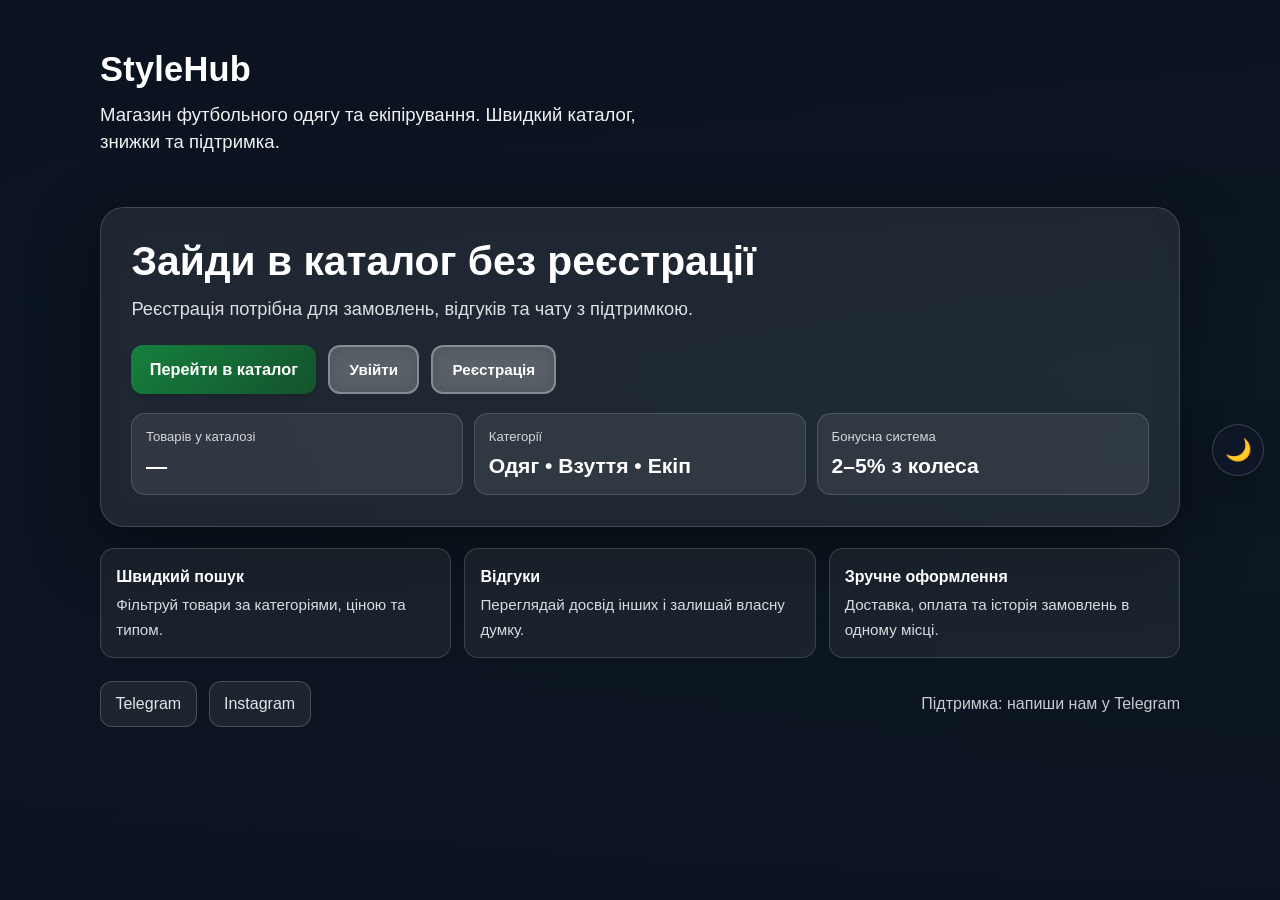
==== index.html @ b79854e0 "Initial project upload" ====
﻿<!DOCTYPE html>
<html lang="uk">
<head>
    <meta charset="UTF-8">
    <meta name="viewport" content="width=device-width, initial-scale=1.0">
    <title>StyleHub - Головна</title>
    <link rel="stylesheet" href="styles.css">
</head>
<body>
    <div style="min-height: 100vh; background: #0b1220; position: relative; overflow: hidden;">
        <div style="position:absolute; inset:0; background:url('assets/images/hero-bg.svg') center/cover no-repeat; opacity:0.35;"></div>
        <div style="position:absolute; inset:0; background: linear-gradient(180deg, rgba(11,18,32,0.96) 0%, rgba(11,18,32,0.78) 40%, rgba(11,18,32,0.96) 100%);"></div>

        <div style="position:relative; max-width: 1120px; margin: 0 auto; padding: 2.6rem 1.25rem 1.4rem;">
            <div style="display:flex; align-items:flex-start; justify-content:space-between; gap:1rem; flex-wrap:wrap;">
                <div style="color:white; display:flex; flex-direction:column; gap:0.35rem;">
                    <div style="font-weight:900; font-size:2.15rem; letter-spacing:0.25px;">StyleHub</div>
                    <div style="opacity:0.94; font-size:1.16rem; max-width: 58ch; line-height:1.45;">
                        Магазин футбольного одягу та екіпірування. Швидкий каталог, знижки та підтримка.
                    </div>
                </div>
            </div>
        </div>

        <div style="position:relative; max-width: 1120px; margin: 0 auto; padding: 1.8rem 1.25rem 1.3rem;">
            <div style="background: rgba(255,255,255,0.08); border:1px solid rgba(255,255,255,0.16); border-radius: 24px; padding: 1.9rem; box-shadow: 0 24px 70px rgba(0,0,0,0.42); backdrop-filter: blur(10px);">
                <h1 style="margin:0 0 0.7rem; color:white; font-size:2.55rem; line-height:1.08;">Зайди в каталог без реєстрації</h1>
                <p style="margin:0 0 1.35rem; color: rgba(255,255,255,0.86); font-size:1.14rem; max-width: 60ch;">
                    Реєстрація потрібна для замовлень, відгуків та чату з підтримкою.
                </p>
                <div style="display:flex; gap:0.75rem; flex-wrap:wrap;">
                    <a class="btn" href="products.html" style="text-decoration:none; font-size:1.02rem; padding:0.72rem 1.15rem;">Перейти в каталог</a>
                    <button class="nav-btn" type="button" onclick="openLoginModal()">Увійти</button>
                    <button class="nav-btn" type="button" onclick="openRegisterModal()">Реєстрація</button>
                </div>
                <div style="margin-top:1.2rem; display:grid; grid-template-columns: repeat(auto-fit, minmax(170px, 1fr)); gap:0.7rem;">
                    <div style="background:rgba(255,255,255,0.08); border:1px solid rgba(255,255,255,0.15); border-radius:14px; padding:0.75rem 0.85rem; color:white;">
                        <div style="font-size:0.82rem; opacity:0.8;">Товарів у каталозі</div>
                        <div style="font-size:1.32rem; font-weight:900; margin-top:0.1rem;"><span id="catalogCount">—</span></div>
                    </div>
                    <div style="background:rgba(255,255,255,0.08); border:1px solid rgba(255,255,255,0.15); border-radius:14px; padding:0.75rem 0.85rem; color:white;">
                        <div style="font-size:0.82rem; opacity:0.8;">Категорії</div>
                        <div style="font-size:1.32rem; font-weight:900; margin-top:0.1rem;">Одяг • Взуття • Екіп</div>
                    </div>
                    <div style="background:rgba(255,255,255,0.08); border:1px solid rgba(255,255,255,0.15); border-radius:14px; padding:0.75rem 0.85rem; color:white;">
                        <div style="font-size:0.82rem; opacity:0.8;">Бонусна система</div>
                        <div style="font-size:1.32rem; font-weight:900; margin-top:0.1rem;">2–5% з колеса</div>
                    </div>
                </div>
            </div>
        </div>

        <div style="position:relative; max-width: 1120px; margin: 0 auto; padding: 0 1.25rem 1.4rem;">
            <div style="display:grid; grid-template-columns: repeat(auto-fit, minmax(240px, 1fr)); gap:0.8rem;">
                <div style="padding:0.95rem; border-radius:14px; background:rgba(255,255,255,0.06); border:1px solid rgba(255,255,255,0.15); color:white;">
                    <div style="font-size:1rem; font-weight:800; margin-bottom:0.25rem;">Швидкий пошук</div>
                    <div style="font-size:0.95rem; opacity:0.84;">Фільтруй товари за категоріями, ціною та типом.</div>
                </div>
                <div style="padding:0.95rem; border-radius:14px; background:rgba(255,255,255,0.06); border:1px solid rgba(255,255,255,0.15); color:white;">
                    <div style="font-size:1rem; font-weight:800; margin-bottom:0.25rem;">Відгуки</div>
                    <div style="font-size:0.95rem; opacity:0.84;">Переглядай досвід інших і залишай власну думку.</div>
                </div>
                <div style="padding:0.95rem; border-radius:14px; background:rgba(255,255,255,0.06); border:1px solid rgba(255,255,255,0.15); color:white;">
                    <div style="font-size:1rem; font-weight:800; margin-bottom:0.25rem;">Зручне оформлення</div>
                    <div style="font-size:0.95rem; opacity:0.84;">Доставка, оплата та історія замовлень в одному місці.</div>
                </div>
            </div>
        </div>

        <div style="position:relative; max-width: 1120px; margin: 0 auto; padding: 0 1.25rem 2.25rem;">
            <div style="display:flex; align-items:center; justify-content:space-between; gap:1rem; flex-wrap:wrap; color: rgba(255,255,255,0.78); font-size:1rem;">
                <div style="display:flex; gap:0.75rem; flex-wrap:wrap;">
                    <a href="https://t.me/Lsyncable" target="_blank" rel="noopener noreferrer" style="color: rgba(255,255,255,0.88); text-decoration:none; border:1px solid rgba(255,255,255,0.2); padding:0.58rem 0.9rem; border-radius: 12px; background: rgba(255,255,255,0.07);">Telegram</a>
                    <a href="https://www.instagram.com/seqodia_l/" target="_blank" rel="noopener noreferrer" style="color: rgba(255,255,255,0.88); text-decoration:none; border:1px solid rgba(255,255,255,0.2); padding:0.58rem 0.9rem; border-radius: 12px; background: rgba(255,255,255,0.07);">Instagram</a>
                </div>
                <div>Підтримка: напиши нам у Telegram</div>
            </div>
        </div>
    </div>

    <div id="loginModal" class="modal">
        <div class="modal-content">
            <span class="close" onclick="closeLoginModal()">&times;</span>
            <h2>Увійти</h2>
            <form id="loginForm">
                <div class="form-group">
                    <label for="loginEmail">Email:</label>
                    <div style="position: relative;">
                        <input type="email" id="loginEmail" required style="padding-right: 40px;">
                        <button type="button" id="toggleLoginPassword" style="display: none;"></button>
                    </div>
                </div>
                <div class="form-group">
                    <label for="loginPassword">Пароль:</label>
                    <div style="position: relative;">
                        <input type="password" id="loginPassword" required style="padding-right: 40px;">
                        <button type="button" id="toggleLoginPasswordBtn" style="position: absolute; right: 10px; top: 50%; transform: translateY(-50%); background: none; border: none; cursor: pointer; font-size: 1.2rem; color: #666;">👁️</button>
                    </div>
                </div>
                <div style="margin: -0.25rem 0 0.9rem; display:flex; justify-content:flex-end;">
                    <button type="button" class="nav-btn" style="padding:0.45rem 0.7rem; font-size:0.9rem;" onclick="openForgotPasswordModal()">Забув пароль</button>
                </div>
                <button type="submit" class="btn">Увійти</button>
            </form>
        </div>
    </div>

    <div id="forgotPasswordModal" class="modal" style="display:none;">
        <div class="modal-content" style="max-width: 520px;">
            <span class="close" onclick="closeForgotPasswordModal()">&times;</span>
            <h2>Відновлення пароля</h2>
            <form id="forgotPasswordForm">
                <div class="form-group">
                    <label for="forgotAccountEmail">Email акаунта (який відновлюєш):</label>
                    <input type="email" id="forgotAccountEmail" required placeholder="old_account@mail.com">
                </div>
                <div class="form-group">
                    <label for="forgotRecoveryEmail">Куди надіслати код:</label>
                    <input type="email" id="forgotRecoveryEmail" required placeholder="my_real_email@gmail.com">
                </div>
                <button type="submit" class="btn">Надіслати код</button>
            </form>
            <div style="height: 1px; background: var(--border-color); margin: 1rem 0;"></div>
            <form id="resetPasswordForm">
                <div class="form-group">
                    <label for="resetCode">Код з пошти:</label>
                    <input type="text" id="resetCode" required placeholder="123456" maxlength="6">
                </div>
                <div class="form-group">
                    <label for="resetNewPassword">Новий пароль:</label>
                    <input type="password" id="resetNewPassword" required placeholder="мінімум 6 символів">
                </div>
                <button type="submit" class="btn">Змінити пароль</button>
            </form>
            <div style="margin-top:0.75rem; color: var(--text-light); font-size:0.9rem;">
                Якщо лист не прийшов — перевір “Спам”. Код діє 15 хвилин.
            </div>
        </div>
    </div>

    <div id="registerModal" class="modal">
        <div class="modal-content">
            <span class="close" onclick="closeRegisterModal()">&times;</span>
            <h2>Реєстрація</h2>
            <form id="registerForm">
                <div class="form-group">
                    <label for="registerFirstName">Ім'я:</label>
                    <input type="text" id="registerFirstName" required>
                </div>
                <div class="form-group">
                    <label for="registerLastName">Прізвище:</label>
                    <input type="text" id="registerLastName" required>
                </div>
                <div class="form-group">
                    <label for="registerEmail">Email:</label>
                    <input type="email" id="registerEmail" required>
                </div>
                <div class="form-group">
                    <label for="registerPassword">Пароль:</label>
                    <div style="position: relative;">
                        <input type="password" id="registerPassword" required style="padding-right: 40px;">
                        <button type="button" id="toggleRegisterPasswordBtn" style="position: absolute; right: 10px; top: 50%; transform: translateY(-50%); background: none; border: none; cursor: pointer; font-size: 1.2rem; color: #666;">👁️</button>
                    </div>
                </div>
                <button type="submit" class="btn">Зареєструватися</button>
            </form>
        </div>
    </div>

    <script src="auth.js"></script>
    <script>
        function openLoginModal() {
            document.getElementById('loginModal').style.display = 'block';
        }
        function closeLoginModal() {
            document.getElementById('loginModal').style.display = 'none';
        }
        function openRegisterModal() {
            document.getElementById('registerModal').style.display = 'block';
        }
        function closeRegisterModal() {
            document.getElementById('registerModal').style.display = 'none';
        }
        function openForgotPasswordModal() {
            closeLoginModal();
            document.getElementById('forgotPasswordModal').style.display = 'block';
        }
        function closeForgotPasswordModal() {
            document.getElementById('forgotPasswordModal').style.display = 'none';
        }

        document.getElementById('toggleLoginPasswordBtn').addEventListener('click', function() {
            const passwordInput = document.getElementById('loginPassword');
            if (passwordInput.type === 'password') {
                passwordInput.type = 'text';
                this.textContent = '🙈';
            } else {
                passwordInput.type = 'password';
                this.textContent = '👁️';
            }
        });


        document.getElementById('toggleRegisterPasswordBtn').addEventListener('click', function() {
            const passwordInput = document.getElementById('registerPassword');
            if (passwordInput.type === 'password') {
                passwordInput.type = 'text';
                this.textContent = '🙈';
            } else {
                passwordInput.type = 'password';
                this.textContent = '👁️';
            }
        });

        (function handleAdminLoginRedirect() {
            const params = new URLSearchParams(window.location.search || '');
            const needAdmin = params.get('admin') === '1';
            const openLogin = params.get('login') === '1';
            if (needAdmin && openLogin) {
                openLoginModal();
                setTimeout(() => {
                    alert('Ця сторінка доступна лише адміністратору. Увійдіть під адмін-акаунтом.');
                }, 100);
            }
        })();

        document.getElementById('loginForm').addEventListener('submit', async (e) => {
            e.preventDefault();
            const email = document.getElementById('loginEmail').value;
            const password = document.getElementById('loginPassword').value;
            const result = await authManager.login(email, password);
            if (result.success) {
                closeLoginModal();
                alert('Успішний вхід!');

                setTimeout(() => {
                    window.location.href = 'products.html';
                }, 500);
            } else {
                alert(result.message);
            }
        });

        document.getElementById('forgotPasswordForm')?.addEventListener('submit', async (e) => {
            e.preventDefault();
            const accountEmail = String(document.getElementById('forgotAccountEmail')?.value || '').trim();
            const recoveryEmail = String(document.getElementById('forgotRecoveryEmail')?.value || '').trim();
            if (!accountEmail || !recoveryEmail) return;
            try {
                const res = await fetch('/api/users/password-reset/request', {
                    method: 'POST',
                    headers: { 'Content-Type': 'application/x-www-form-urlencoded' },
                    body: `accountEmail=${encodeURIComponent(accountEmail)}&recoveryEmail=${encodeURIComponent(recoveryEmail)}`
                });
                if (res.ok) alert('Якщо email існує — код надіслано.');
                else alert('Не вдалося надіслати код');
            } catch (err) {
                alert('Помилка з’єднання');
            }
        });

        document.getElementById('resetPasswordForm')?.addEventListener('submit', async (e) => {
            e.preventDefault();
            const email = String(document.getElementById('forgotAccountEmail')?.value || '').trim();
            const code = String(document.getElementById('resetCode')?.value || '').trim();
            const newPassword = String(document.getElementById('resetNewPassword')?.value || '');
            if (!email || !code || !newPassword) return;
            try {
                const res = await fetch('/api/users/password-reset/confirm', {
                    method: 'POST',
                    headers: { 'Content-Type': 'application/x-www-form-urlencoded' },
                    body: `accountEmail=${encodeURIComponent(email)}&code=${encodeURIComponent(code)}&newPassword=${encodeURIComponent(newPassword)}`
                });
                if (res.ok) {
                    alert('Пароль змінено. Можна увійти.');
                    closeForgotPasswordModal();
                    openLoginModal();
                } else {
                    const t = await res.text();
                    alert(t || 'Не вдалося змінити пароль');
                }
            } catch (err) {
                alert('Помилка з’єднання');
            }
        });

        document.getElementById('registerForm').addEventListener('submit', async (e) => {
            e.preventDefault();
            const email = document.getElementById('registerEmail').value.trim();
            const password = document.getElementById('registerPassword').value;
            const firstName = (document.getElementById('registerFirstName')?.value || '').trim();
            const lastName = (document.getElementById('registerLastName')?.value || '').trim();
            
            if (!email) {
                alert('Будь ласка, введіть email');
                return;
            }
            if (!password) {
                alert('Будь ласка, введіть пароль');
                return;
            }
            if (!firstName) {
                alert("Будь ласка, введіть ім'я");
                return;
            }
            if (!lastName) {
                alert('Будь ласка, введіть прізвище');
                return;
            }
            
            const result = await authManager.register(email, password, 'USER');
            if (result.success) {
                closeRegisterModal();
                alert('Реєстрація успішна! Ви увійшли в систему.');

                setTimeout(() => {
                    window.location.href = 'products.html';
                }, 500);
            } else {
                alert(result.message);
            }
        });

        (async function loadCatalogCount() {
            const el = document.getElementById('catalogCount');
            if (!el) return;
            try {
                const res = await fetch('/api/products');
                if (!res.ok) return;
                const products = await res.json();
                if (Array.isArray(products)) {
                    el.textContent = String(products.length);
                }
            } catch (e) {
            }
        })();
    </script>
</body>
</html>
---- styles.css ----
* {
    margin: 0;
    padding: 0;
    box-sizing: border-box;
}

:root {
    --primary-color: #15803d;
    --primary-dark: #14532d;
    --primary-light: #22c55e;
    --secondary-color: #eab308;
    --success-color: #16a34a;
    --danger-color: #ef4444;
    --warning-color: #f59e0b;
    --bg-gradient: linear-gradient(140deg, #0f172a 0%, #14532d 55%, #15803d 100%);
    --bg-light: #f3f7fb;
    --bg-white: #ffffff;
    --text-dark: #0f172a;
    --text-light: #475569;
    --border-color: #dbe4ef;
    --shadow-sm: 0 1px 2px 0 rgba(0, 0, 0, 0.05);
    --shadow-md: 0 4px 6px -1px rgba(0, 0, 0, 0.1), 0 2px 4px -1px rgba(0, 0, 0, 0.06);
    --shadow-lg: 0 10px 15px -3px rgba(0, 0, 0, 0.1), 0 4px 6px -2px rgba(0, 0, 0, 0.05);
    --shadow-xl: 0 20px 25px -5px rgba(0, 0, 0, 0.1), 0 10px 10px -5px rgba(0, 0, 0, 0.04);
}

body.theme-dark {
    --bg-light: #040b18;
    --bg-white: #0c172a;
    --text-dark: #e5e7eb;
    --text-light: rgba(229,231,235,0.75);
    --border-color: rgba(148,163,184,0.22);
    --shadow-sm: 0 1px 2px 0 rgba(0, 0, 0, 0.35);
    --shadow-md: 0 10px 25px rgba(0,0,0,0.35);
    --shadow-lg: 0 20px 60px rgba(0,0,0,0.4);
    --shadow-xl: 0 30px 90px rgba(0,0,0,0.45);
}

.theme-toggle {
    position: fixed;
    right: 16px;
    top: 50%;
    transform: translateY(-50%);
    z-index: 2500;
    width: 52px;
    height: 52px;
    border-radius: 999px;
    border: 1px solid rgba(255,255,255,0.18);
    background: rgba(15,23,42,0.82);
    color: white;
    box-shadow: 0 18px 50px rgba(0,0,0,0.28);
    display: grid;
    place-items: center;
    cursor: pointer;
    user-select: none;
    backdrop-filter: blur(10px);
}

.theme-toggle:hover {
    transform: translateY(-50%) scale(1.03);
}

.theme-toggle__icon {
    font-size: 1.35rem;
    line-height: 1;
}

body {
    font-family: -apple-system, BlinkMacSystemFont, 'Segoe UI', Roboto, 'Helvetica Neue', Arial, sans-serif;
    line-height: 1.6;
    background: var(--bg-light);
    color: var(--text-dark);
    min-height: 100vh;
}

.toast {
    position: fixed;
    right: 18px;
    bottom: calc(18px + 140px + env(safe-area-inset-bottom, 0px));
    z-index: 2000;
    width: min(420px, calc(100vw - 36px));
    padding: 0.95rem 1rem;
    border-radius: 16px;
    background: rgba(15, 23, 42, 0.9);
    border: 1px solid rgba(255, 255, 255, 0.18);
    box-shadow: 0 22px 60px rgba(0,0,0,0.35);
    color: rgba(255,255,255,0.92);
    backdrop-filter: blur(10px);
    cursor: pointer;
    animation: toastIn 180ms ease-out;
}

.toast__title {
    font-weight: 900;
    letter-spacing: 0.2px;
    color: white;
    margin-bottom: 0.15rem;
}

.toast__text {
    font-size: 0.95rem;
    color: rgba(255,255,255,0.85);
}

.toast__hint {
    margin-top: 0.5rem;
    font-size: 0.82rem;
    color: rgba(255,255,255,0.65);
}

@keyframes toastIn {
    from { transform: translateY(10px); opacity: 0; }
    to { transform: translateY(0); opacity: 1; }
}

 .app-shell {
    min-height: 100vh;
    display: grid;
    grid-template-columns: 280px 1fr;
    background: var(--bg-light);
 }
 
 .sidebar {
    position: sticky;
    top: 0;
    height: 100vh;
    padding: 1.25rem;
    background: var(--bg-gradient);
    color: white;
    box-shadow: var(--shadow-xl);
    display: flex;
    flex-direction: column;
    gap: 1rem;
    z-index: 200;
 }
 
 .sidebar__brand {
    display: flex;
    flex-direction: column;
    gap: 0.25rem;
    padding: 0.5rem 0.75rem 1rem;
    border-bottom: 1px solid rgba(255, 255, 255, 0.2);
 }
 
 .sidebar__brand strong {
    font-size: 1.35rem;
    letter-spacing: 0.3px;
 }
 
 .sidebar__brand span {
    font-size: 0.9rem;
    opacity: 0.9;
 }
 
 .sidebar__nav {
    display: flex;
    flex-direction: column;
    gap: 0.5rem;
 }
 
 .side-link {
    display: flex;
    align-items: center;
    justify-content: space-between;
    gap: 0.75rem;
    padding: 0.75rem 0.9rem;
    border-radius: 14px;
    color: white;
    text-decoration: none;
    border: 1px solid rgba(255, 255, 255, 0.14);
    background: rgba(255, 255, 255, 0.08);
    backdrop-filter: blur(10px);
    transition: transform 0.15s ease, background 0.15s ease, border-color 0.15s ease;
    font-weight: 650;
 }
 
 .side-link:hover {
    background: rgba(255, 255, 255, 0.14);
    border-color: rgba(255, 255, 255, 0.24);
    transform: translateX(2px);
 }
 
 .side-link--active {
    background: rgba(234, 179, 8, 0.2);
    border-color: rgba(234, 179, 8, 0.6);
 }
 
 .side-link__left {
    display: inline-flex;
    align-items: center;
    gap: 0.6rem;
 }
 
 .side-link__icon {
    width: 34px;
    height: 34px;
    border-radius: 12px;
    display: inline-flex;
    align-items: center;
    justify-content: center;
    background: rgba(255, 255, 255, 0.1);
    border: 1px solid rgba(255, 255, 255, 0.14);
    font-size: 0.95rem;
 }
 
 .side-badge {
    display: none;
    min-width: 24px;
    height: 24px;
    padding: 0 8px;
    border-radius: 999px;
    background: rgba(255, 255, 255, 0.22);
    border: 1px solid rgba(255, 255, 255, 0.28);
    color: white;
    font-weight: 800;
    font-size: 0.8rem;
    align-items: center;
    justify-content: center;
 }
 
 .sidebar__footer {
    margin-top: auto;
    display: flex;
    flex-direction: column;
    gap: 0.75rem;
    padding-top: 1rem;
    border-top: 1px solid rgba(255, 255, 255, 0.2);
 }
 
 .content {
    min-width: 0;
 }
 
 .topbar {
    position: sticky;
    top: 0;
    z-index: 150;
    display: flex;
    align-items: center;
    justify-content: space-between;
    gap: 1rem;
    padding: 1.25rem 1.5rem;
    background: rgba(255, 255, 255, 0.84);
    backdrop-filter: blur(10px);
    border-bottom: 1px solid var(--border-color);
 }

body.theme-dark .topbar {
    background: rgba(6, 12, 24, 0.88);
}
 
 .topbar h1 {
    font-size: 1.5rem;
    margin: 0;
 }
 
 .topbar__actions {
    display: flex;
    align-items: center;
    gap: 0.75rem;
 }
 
 .page {
    padding: 1.5rem;
    max-width: 1400px;
    margin: 0 auto;
 }
 
 @media (max-width: 980px) {
    .app-shell {
        grid-template-columns: 1fr;
    }
    .sidebar {
        position: relative;
        height: auto;
    }
 }

header {
    background: var(--bg-gradient);
    color: white;
    padding: 1.5rem 0;
    box-shadow: var(--shadow-lg);
    position: sticky;
    top: 0;
    z-index: 100;
}

header h1 {
    font-size: 2rem;
    font-weight: 700;
    text-align: center;
    text-shadow: 0 2px 4px rgba(0, 0, 0, 0.1);
    margin-bottom: 1rem;
}

.nav-controls {
    max-width: 1400px;
    margin: 0 auto;
    padding: 0 2rem;
    display: flex;
    justify-content: space-between;
    align-items: center;
    flex-wrap: wrap;
    gap: 1rem;
}

.nav-btns {
    display: flex;
    gap: 0.75rem;
    flex-wrap: wrap;
}

.nav-btn {
    display: inline-flex;
    align-items: center;
    gap: 0.5rem;
    padding: 0.6rem 1.2rem;
    background: rgba(255, 255, 255, 0.2);
    backdrop-filter: blur(10px);
    color: white;
    border: 2px solid rgba(255, 255, 255, 0.3);
    border-radius: 12px;
    font-weight: 600;
    text-decoration: none;
    transition: all 0.3s ease;
    font-size: 0.95rem;
}

.nav-btn:hover {
    background: rgba(255, 255, 255, 0.3);
    border-color: rgba(255, 255, 255, 0.5);
    transform: translateY(-2px);
    box-shadow: 0 4px 12px rgba(0, 0, 0, 0.15);
}

#userInfo {
    color: white;
    font-weight: 500;
    font-size: 0.95rem;
    background: rgba(255, 255, 255, 0.15);
    padding: 0.5rem 1rem;
    border-radius: 8px;
    backdrop-filter: blur(10px);
}

.controls {
    max-width: 1400px;
    margin: 2rem auto;
    padding: 0 2rem;
    display: flex;
    justify-content: space-between;
    align-items: center;
    flex-wrap: wrap;
    gap: 1.5rem;
    background: var(--bg-white);
    padding: 1.5rem 2rem;
    border-radius: 16px;
    box-shadow: var(--shadow-md);
}

.search-sort {
    display: flex;
    gap: 1rem;
    flex: 1;
    min-width: 300px;
}

input[type="text"],
select {
    padding: 0.75rem 1rem;
    border: 2px solid var(--border-color);
    border-radius: 12px;
    font-size: 1rem;
    transition: all 0.3s ease;
    background: var(--bg-white);
    color: var(--text-dark);
    flex: 1;
}

input[type="text"]:focus,
select:focus {
    outline: none;
    border-color: var(--primary-color);
    box-shadow: 0 0 0 3px rgba(99, 102, 241, 0.1);
}

input[type="text"]::placeholder {
    color: var(--text-light);
}

.btn {
    padding: 0.875rem 1.75rem;
    background: linear-gradient(135deg, var(--primary-color) 0%, var(--primary-dark) 100%);
    color: white;
    border: none;
    border-radius: 12px;
    cursor: pointer;
    transition: all 0.3s ease;
    font-size: 1rem;
    font-weight: 600;
    box-shadow: var(--shadow-md);
    display: inline-flex;
    align-items: center;
    justify-content: center;
    gap: 0.5rem;
}

.btn:hover {
    transform: translateY(-2px);
    box-shadow: var(--shadow-lg);
    background: linear-gradient(135deg, var(--primary-dark) 0%, var(--primary-color) 100%);
}

.btn:active {
    transform: translateY(0);
}

.btn-danger {
    background: linear-gradient(135deg, var(--danger-color) 0%, #dc2626 100%);
}

.btn-danger:hover {
    background: linear-gradient(135deg, #dc2626 0%, var(--danger-color) 100%);
}

.btn-favorite {
    background: linear-gradient(135deg, var(--secondary-color) 0%, #db2777 100%);
}

.btn-favorite:hover {
    background: linear-gradient(135deg, #db2777 0%, var(--secondary-color) 100%);
}

.products-grid {
    display: grid;
    grid-template-columns: repeat(auto-fill, minmax(280px, 1fr));
    gap: 2rem;
    padding: 2rem;
    max-width: 1400px;
    margin: 0 auto;
}

.product-card {
    background: var(--bg-white);
    border-radius: 20px;
    overflow: hidden;
    box-shadow: var(--shadow-md);
    transition: all 0.3s ease;
    display: flex;
    flex-direction: column;
    height: 100%;
    border: 1px solid var(--border-color);
    position: relative;
}

.product-card:hover {
    transform: translateY(-8px);
    box-shadow: var(--shadow-xl);
    border-color: var(--primary-light);
}

.product-card img {
    width: 100%;
    height: 280px;
    object-fit: cover;
    background: linear-gradient(135deg, #f0f0f0 0%, #e0e0e0 100%);
}

.product-info {
    padding: 1.5rem;
    flex: 1 1 auto;
}

.manage-discounts .product-card {
    height: auto !important;
    min-height: auto !important;
    align-items: stretch;
}

.manage-discounts .product-info {
    flex: 0 0 auto !important;
    padding-bottom: 0.5rem;
}

.manage-discounts .product-actions {
    margin-top: 0 !important;
    flex-shrink: 0;
    padding-top: 1rem;
}

.product-info h3 {
    font-size: 1.25rem;
    font-weight: 700;
    color: var(--text-dark);
    margin-bottom: 0.75rem;
    line-height: 1.4;
}

.product-info p {
    margin: 0.5rem 0;
    color: var(--text-light);
    font-size: 0.95rem;
}

.product-info p strong {
    color: var(--text-dark);
    font-weight: 600;
}

.product-info p:last-of-type {
    font-size: 1.25rem;
    font-weight: 700;
    color: var(--primary-color);
    margin-top: 1rem;
}

.product-actions {
    display: flex;
    gap: 0.75rem;
    padding: 1.25rem 1.5rem;
    border-top: 1px solid var(--border-color);
    margin-top: auto;
    background: var(--bg-light);
}

.product-actions .btn {
    flex: 1;
    padding: 0.75rem 1rem;
    font-size: 0.9rem;
    margin: 0;
}

.modal {
    display: none;
    position: fixed;
    top: 0;
    left: 0;
    width: 100%;
    height: 100%;
    background-color: rgba(0, 0, 0, 0.6);
    backdrop-filter: blur(4px);
    z-index: 1000;
    animation: fadeIn 0.3s ease;
}

@keyframes fadeIn {
    from {
        opacity: 0;
    }
    to {
        opacity: 1;
    }
}

.modal-content {
    background: var(--bg-white);
    margin: 0;
    padding: 2.5rem;
    border-radius: 24px;
    max-width: 600px;
    width: 90%;
    position: absolute;
    top: 50%;
    left: 50%;
    transform: translate(-50%, -50%);
    max-height: 90vh;
    overflow-y: auto;
    box-shadow: var(--shadow-xl);
    animation: slideUp 0.3s ease;
}

@keyframes slideUp {
    from {
        transform: translate(-50%, -40%);
        opacity: 0;
    }
    to {
        transform: translate(-50%, -50%);
        opacity: 1;
    }
}

.modal-content h2 {
    margin: 0 0 2rem 0;
    color: var(--text-dark);
    font-size: 2rem;
    font-weight: 700;
    text-align: center;
    background: var(--bg-gradient);
    -webkit-background-clip: text;
    -webkit-text-fill-color: transparent;
    background-clip: text;
}

.close {
    position: absolute;
    right: 1.5rem;
    top: 1.5rem;
    font-size: 2rem;
    cursor: pointer;
    color: var(--text-light);
    background: var(--bg-light);
    border: none;
    width: 40px;
    height: 40px;
    border-radius: 50%;
    display: flex;
    align-items: center;
    justify-content: center;
    line-height: 1;
    transition: all 0.3s ease;
    font-weight: 300;
}

.close:hover {
    color: var(--danger-color);
    background: #fee2e2;
    transform: rotate(90deg);
}

.form-group {
    margin-bottom: 1.5rem;
}

.form-group label {
    display: block;
    margin-bottom: 0.5rem;
    color: var(--text-dark);
    font-weight: 600;
    font-size: 0.95rem;
}

.form-group input,
.form-group select {
    width: 100%;
    padding: 0.875rem 1rem;
    border: 2px solid var(--border-color);
    border-radius: 12px;
    font-size: 1rem;
    background-color: var(--bg-white);
    color: var(--text-dark);
    transition: all 0.3s ease;
    box-sizing: border-box;
}

.form-group input:focus,
.form-group select:focus {
    outline: none;
    border-color: var(--primary-color);
    box-shadow: 0 0 0 3px rgba(99, 102, 241, 0.1);
}

.form-group input::placeholder {
    color: var(--text-light);
}

.form-group small {
    display: block;
    margin-top: 0.5rem;
    color: var(--text-light);
    font-size: 0.85rem;
}

#imagePreview {
    margin-top: 1rem;
    border-radius: 12px;
    overflow: hidden;
    box-shadow: var(--shadow-md);
}

#imagePreview img {
    width: 100%;
    height: auto;
    display: block;
}

.modal-buttons {
    display: flex;
    justify-content: flex-end;
    gap: 1rem;
    margin-top: 2rem;
}

.discounts-container {
    max-width: 1400px;
    margin: 2rem auto;
    padding: 0 2rem;
}

.discounts-header {
    text-align: center;
    padding: 2rem 0;
    margin-bottom: 2rem;
}

.discounts-header h2 {
    font-size: 2.5rem;
    color: var(--text-dark);
    margin-bottom: 0.5rem;
    font-weight: 700;
}

.discounts-header p {
    color: var(--text-light);
    font-size: 1.1rem;
}

.discount-badge {
    position: absolute;
    top: 1rem;
    left: 1rem;
    background: linear-gradient(135deg, var(--danger-color) 0%, #dc2626 100%);
    color: white;
    padding: 0.5rem 1rem;
    border-radius: 12px;
    font-weight: 700;
    font-size: 1rem;
    box-shadow: var(--shadow-lg);
    z-index: 10;
}

.original-price {
    text-decoration: line-through;
    color: var(--text-light);
    font-size: 0.9rem;
    margin-right: 0.5rem;
}

.discount-price {
    color: var(--danger-color);
    font-weight: 700;
}

.pagination-controls {
    display: flex;
    justify-content: center;
    align-items: center;
    gap: 0.5rem;
    flex-wrap: wrap;
    margin-top: 2rem;
}

.pagination-ellipsis {
    padding: 0 0.5rem;
    color: var(--text-light);
}

.pagination {
    display: flex;
    justify-content: center;
    align-items: center;
    gap: 0.75rem;
    margin: 3rem 0;
    padding: 0 2rem;
}

.pagination-btn {
    background: var(--bg-white);
    border: 2px solid var(--border-color);
    color: var(--text-dark);
    border-radius: 12px;
    padding: 0.6rem 1.2rem;
    font-size: 1rem;
    font-weight: 600;
    cursor: pointer;
    transition: all 0.3s ease;
    min-width: 44px;
}

.pagination-btn.active,
.pagination-btn:hover:not(:disabled) {
    background: var(--bg-gradient);
    color: white;
    border-color: transparent;
    transform: translateY(-2px);
    box-shadow: var(--shadow-md);
}

.pagination-btn:disabled {
    opacity: 0.4;
    cursor: not-allowed;
}

.badge {
    position: absolute;
    top: 0.75rem;
    right: 0.75rem;
    background: var(--danger-color);
    color: white;
    border-radius: 50%;
    width: 24px;
    height: 24px;
    display: flex;
    align-items: center;
    justify-content: center;
    font-size: 0.75rem;
    font-weight: 700;
}

.products-grid:empty::before {
    content: "Товари не знайдено";
    display: block;
    text-align: center;
    padding: 4rem 2rem;
    color: var(--text-light);
    font-size: 1.25rem;
    grid-column: 1 / -1;
}

@media (max-width: 768px) {
    .nav-controls {
        flex-direction: column;
        align-items: stretch;
    }

    .controls {
        flex-direction: column;
    }

    .search-sort {
        flex-direction: column;
        width: 100%;
    }

    .products-grid {
        grid-template-columns: 1fr;
        padding: 1rem;
    }

    .modal-content {
        width: 95%;
        padding: 2rem 1.5rem;
    }

    header h1 {
        font-size: 1.5rem;
    }
}

@keyframes pulse {
    0%, 100% {
        opacity: 1;
    }
    50% {
        opacity: 0.5;
    }
}

.loading {
    animation: pulse 2s cubic-bezier(0.4, 0, 0.6, 1) infinite;
}

.user-avatar-container {
    position: relative;
    display: inline-block;
    width: 100%;
}

.sidebar-user-trigger {
    width: 100%;
    display: flex;
    align-items: center;
    gap: 0.7rem;
    border: 1px solid rgba(255, 255, 255, 0.18);
    background: rgba(255, 255, 255, 0.16);
    color: white;
    border-radius: 12px;
    padding: 0.45rem 0.55rem;
    cursor: pointer;
    text-align: left;
}

.sidebar-user-trigger:hover {
    background: rgba(255, 255, 255, 0.22);
}

.sidebar-user-meta {
    display: flex;
    flex-direction: column;
    gap: 0.05rem;
    min-width: 0;
}

.sidebar-user-meta strong {
    font-size: 0.9rem;
    font-weight: 800;
    line-height: 1.2;
}

.sidebar-user-meta small {
    font-size: 0.75rem;
    opacity: 0.85;
    line-height: 1.2;
}

.user-avatar {
    width: 40px;
    height: 40px;
    border-radius: 50%;
    display: flex;
    align-items: center;
    justify-content: center;
    color: white;
    font-weight: 700;
    font-size: 1.1rem;
    cursor: pointer;
    transition: all 0.3s ease;
    box-shadow: var(--shadow-md);
    border: 2px solid rgba(255, 255, 255, 0.3);
    flex: 0 0 auto;
}

.user-avatar--emoji {
    font-size: 1.05rem;
}

.user-avatar:hover {
    transform: scale(1.1);
    box-shadow: var(--shadow-lg);
}

.user-menu {
    position: absolute;
    top: calc(100% + 0.5rem);
    right: 0;
    background: var(--bg-white);
    border-radius: 12px;
    box-shadow: var(--shadow-xl);
    min-width: 200px;
    opacity: 0;
    visibility: hidden;
    transform: translateY(-10px);
    transition: all 0.3s ease;
    z-index: 1000;
    border: 1px solid var(--border-color);
    overflow: hidden;
}

.user-avatar-container:hover .user-menu {
    opacity: 1;
    visibility: visible;
    transform: translateY(0);
}

.user-menu-item {
    display: block;
    width: 100%;
    transition: background 0.2s ease;
}

.user-menu-item:hover {
    background: var(--bg-light);
}

.reviews-container {
    max-width: 1200px;
    margin: 2rem auto;
    padding: 0 2rem;
}

.reviews-container h2 {
    font-size: 2.5rem;
    font-weight: 700;
    color: var(--text-dark);
    margin-bottom: 2rem;
    text-align: center;
}

.reviews-filters {
    background: var(--bg-white);
    padding: 1.5rem;
    border-radius: 16px;
    box-shadow: var(--shadow-md);
    margin-bottom: 2rem;
    display: flex;
    align-items: center;
    gap: 1rem;
}

.reviews-filters label {
    font-weight: 600;
    color: var(--text-dark);
}

.reviews-filters select {
    flex: 1;
    padding: 0.75rem 1rem;
    border: 2px solid var(--border-color);
    border-radius: 12px;
    font-size: 1rem;
    background: var(--bg-white);
    color: var(--text-dark);
    transition: all 0.3s ease;
}

.reviews-filters select:focus {
    outline: none;
    border-color: var(--primary-color);
    box-shadow: 0 0 0 3px rgba(99, 102, 241, 0.1);
}

.reviews-list {
    display: flex;
    flex-direction: column;
    gap: 1.5rem;
    margin-bottom: 2rem;
}

.review-card {
    background: var(--bg-white);
    padding: 1.5rem;
    border-radius: 16px;
    box-shadow: var(--shadow-md);
    transition: all 0.3s ease;
}

.review-card:hover {
    box-shadow: var(--shadow-lg);
    transform: translateY(-2px);
}

.review-header {
    display: flex;
    justify-content: space-between;
    align-items: flex-start;
    margin-bottom: 1rem;
    flex-wrap: wrap;
    gap: 1rem;
}

.review-user {
    display: flex;
    flex-direction: column;
    gap: 0.25rem;
}

.review-user strong {
    color: var(--text-dark);
    font-size: 1.1rem;
    font-weight: 600;
}

.review-product {
    color: var(--text-light);
    font-size: 0.9rem;
}

.review-rating {
    font-size: 1.2rem;
    color: var(--warning-color);
}

.review-comment {
    color: var(--text-dark);
    line-height: 1.6;
    font-size: 1rem;
}

.no-reviews {
    text-align: center;
    padding: 3rem;
    color: var(--text-light);
    font-size: 1.1rem;
    background: var(--bg-white);
    border-radius: 16px;
    box-shadow: var(--shadow-md);
}

.add-review-section {
    background: var(--bg-white);
    padding: 2rem;
    border-radius: 16px;
    box-shadow: var(--shadow-md);
    margin-top: 2rem;
}

.add-review-section h3 {
    font-size: 1.5rem;
    font-weight: 700;
    color: var(--text-dark);
    margin-bottom: 1.5rem;
}

.form-group {
    margin-bottom: 1.5rem;
}

.form-group label {
    display: block;
    font-weight: 600;
    color: var(--text-dark);
    margin-bottom: 0.5rem;
}

.rating-input {
    display: flex;
    gap: 1rem;
    flex-wrap: wrap;
}

.rating-input input[type="radio"] {
    display: none;
}

.rating-input label {
    display: inline-block;
    padding: 0.5rem 1rem;
    background: var(--bg-light);
    border: 2px solid var(--border-color);
    border-radius: 8px;
    cursor: pointer;
    transition: all 0.3s ease;
    font-weight: 500;
    margin: 0;
}

.rating-input input[type="radio"]:checked + label {
    background: var(--primary-color);
    color: white;
    border-color: var(--primary-color);
}

.rating-input label:hover {
    background: var(--primary-light);
    color: white;
    border-color: var(--primary-light);
}

.form-group textarea {
    width: 100%;
    padding: 0.75rem 1rem;
    border: 2px solid var(--border-color);
    border-radius: 12px;
    font-size: 1rem;
    font-family: inherit;
    resize: vertical;
    transition: all 0.3s ease;
    background: var(--bg-white);
    color: var(--text-dark);
}

.form-group textarea:focus {
    outline: none;
    border-color: var(--primary-color);
    box-shadow: 0 0 0 3px rgba(99, 102, 241, 0.1);
}

.rating-with-labels {
    display: flex;
    align-items: center;
    gap: 1rem;
}
.rating-label {
    display: flex;
    flex-direction: column;
    align-items: center;
    color: #888;
    font-size: 0.85rem;
    min-width: 32px;
    user-select: none;
}

@media (max-width: 768px) {
    .reviews-container {
        padding: 0 1rem;
    }
    
    .reviews-container h2 {
        font-size: 2rem;
    }
    
    .review-header {
        flex-direction: column;
    }
    
    .rating-input {
        justify-content: center;
    }
}
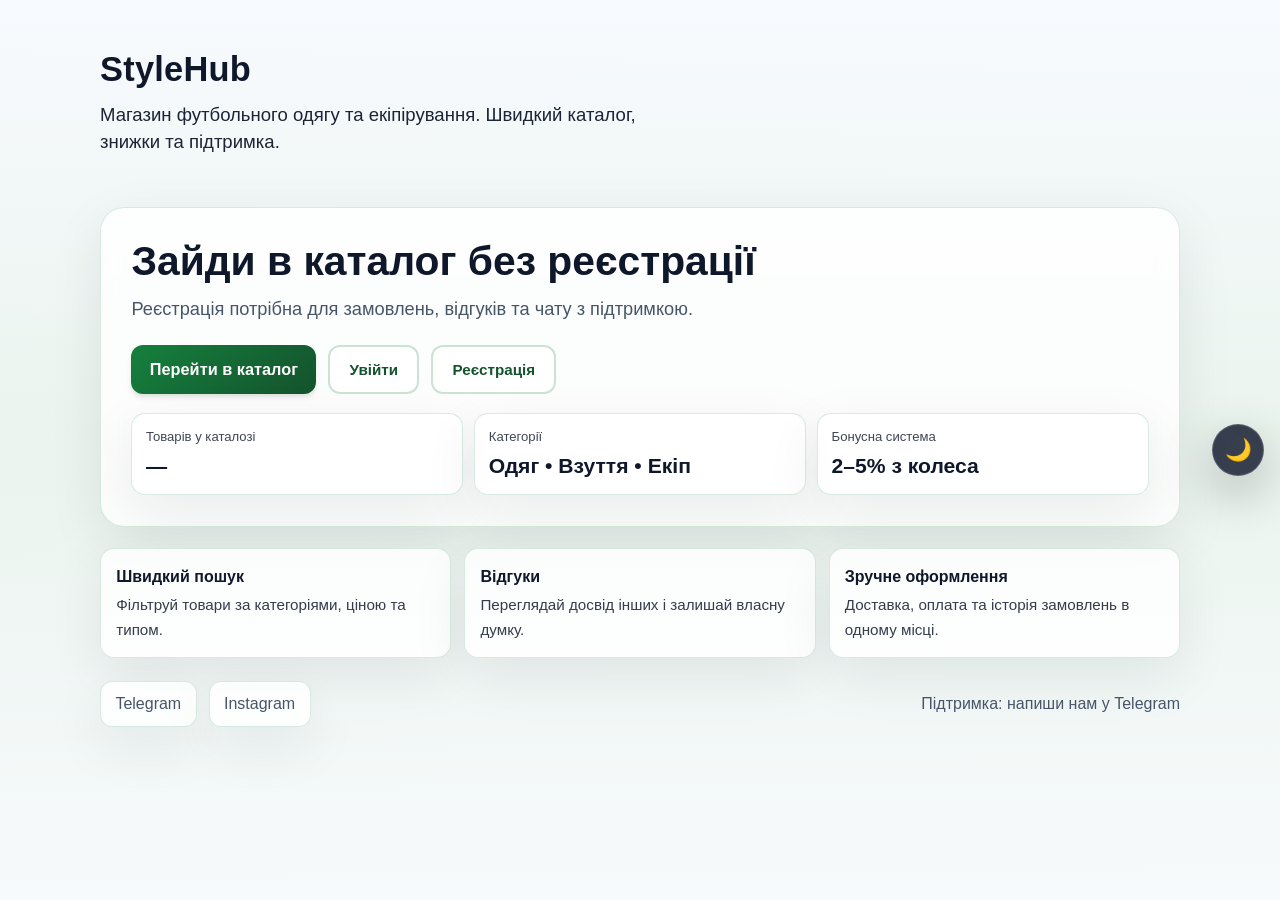
==== commit 3e6bb9dc: "Fix home theme toggle" ====
--- a/index.html
+++ b/index.html
@@ -7,9 +7,9 @@
     <link rel="stylesheet" href="styles.css">
 </head>
 <body>
-    <div style="min-height: 100vh; background: #0b1220; position: relative; overflow: hidden;">
-        <div style="position:absolute; inset:0; background:url('assets/images/hero-bg.svg') center/cover no-repeat; opacity:0.35;"></div>
-        <div style="position:absolute; inset:0; background: linear-gradient(180deg, rgba(11,18,32,0.96) 0%, rgba(11,18,32,0.78) 40%, rgba(11,18,32,0.96) 100%);"></div>
+    <div class="home-page" style="min-height: 100vh; background: #0b1220; position: relative; overflow: hidden;">
+        <div class="home-page__image" style="position:absolute; inset:0; background:url('assets/images/hero-bg.svg') center/cover no-repeat; opacity:0.35;"></div>
+        <div class="home-page__overlay" style="position:absolute; inset:0; background: linear-gradient(180deg, rgba(11,18,32,0.96) 0%, rgba(11,18,32,0.78) 40%, rgba(11,18,32,0.96) 100%);"></div>
 
         <div style="position:relative; max-width: 1120px; margin: 0 auto; padding: 2.6rem 1.25rem 1.4rem;">
             <div style="display:flex; align-items:flex-start; justify-content:space-between; gap:1rem; flex-wrap:wrap;">
@@ -247,13 +247,23 @@
             const recoveryEmail = String(document.getElementById('forgotRecoveryEmail')?.value || '').trim();
             if (!accountEmail || !recoveryEmail) return;
             try {
-                const res = await fetch('/api/users/password-reset/request', {
+                const res = await fetch(apiUrl('/api/users/password-reset/request'), {
                     method: 'POST',
                     headers: { 'Content-Type': 'application/x-www-form-urlencoded' },
                     body: `accountEmail=${encodeURIComponent(accountEmail)}&recoveryEmail=${encodeURIComponent(recoveryEmail)}`
                 });
-                if (res.ok) alert('Якщо email існує — код надіслано.');
-                else alert('Не вдалося надіслати код');
+                const raw = await res.text();
+                if (res.ok) {
+                    alert('Код надіслано на пошту.');
+                } else {
+                    let message = raw || 'Не вдалося надіслати код';
+                    try {
+                        const error = JSON.parse(raw);
+                        message = error.message || message;
+                    } catch (e) {
+                    }
+                    alert(message);
+                }
             } catch (err) {
                 alert('Помилка з’єднання');
             }
@@ -266,7 +276,7 @@
             const newPassword = String(document.getElementById('resetNewPassword')?.value || '');
             if (!email || !code || !newPassword) return;
             try {
-                const res = await fetch('/api/users/password-reset/confirm', {
+                const res = await fetch(apiUrl('/api/users/password-reset/confirm'), {
                     method: 'POST',
                     headers: { 'Content-Type': 'application/x-www-form-urlencoded' },
                     body: `accountEmail=${encodeURIComponent(email)}&code=${encodeURIComponent(code)}&newPassword=${encodeURIComponent(newPassword)}`
@@ -325,7 +335,7 @@
             const el = document.getElementById('catalogCount');
             if (!el) return;
             try {
-                const res = await fetch('/api/products');
+                const res = await fetch(apiUrl('/api/products'));
                 if (!res.ok) return;
                 const products = await res.json();
                 if (Array.isArray(products)) {
--- a/styles.css
+++ b/styles.css
@@ -73,6 +73,48 @@
     min-height: 100vh;
 }
 
+body:not(.theme-dark) .home-page {
+    background: linear-gradient(180deg, #f8fbff 0%, #eef7f1 54%, #f7fafc 100%) !important;
+}
+
+body:not(.theme-dark) .home-page__image {
+    opacity: 0.08 !important;
+    filter: saturate(0.85);
+}
+
+body:not(.theme-dark) .home-page__overlay {
+    background: linear-gradient(180deg, rgba(248,251,255,0.94) 0%, rgba(238,247,241,0.78) 48%, rgba(247,250,252,0.96) 100%) !important;
+}
+
+body:not(.theme-dark) .home-page [style*="color:white"],
+body:not(.theme-dark) .home-page [style*="color: white"] {
+    color: var(--text-dark) !important;
+}
+
+body:not(.theme-dark) .home-page [style*="rgba(255,255,255,0.86)"],
+body:not(.theme-dark) .home-page [style*="rgba(255,255,255,0.84)"],
+body:not(.theme-dark) .home-page [style*="rgba(255,255,255,0.78)"],
+body:not(.theme-dark) .home-page [style*="rgba(255,255,255,0.88)"] {
+    color: var(--text-light) !important;
+}
+
+body:not(.theme-dark) .home-page [style*="background: rgba(255,255,255"],
+body:not(.theme-dark) .home-page [style*="background:rgba(255,255,255"] {
+    background: rgba(255, 255, 255, 0.82) !important;
+    border-color: rgba(21, 128, 61, 0.16) !important;
+    box-shadow: 0 18px 55px rgba(15, 23, 42, 0.08) !important;
+}
+
+body:not(.theme-dark) .home-page .btn {
+    color: white !important;
+}
+
+body:not(.theme-dark) .home-page .nav-btn {
+    color: var(--primary-dark);
+    background: rgba(255, 255, 255, 0.72);
+    border-color: rgba(21, 128, 61, 0.22);
+}
+
 .toast {
     position: fixed;
     right: 18px;
@@ -157,12 +199,26 @@
     flex-direction: column;
     gap: 0.5rem;
  }
+
+ .sidebar__nav .side-link[href="index.html"] { order: 1; }
+ .sidebar__nav .side-link[href="products.html"] { order: 2; }
+ .sidebar__nav .side-link[href="discounts.html"] { order: 3; }
+ .sidebar__nav .side-link[href="reviews.html"] { order: 4; }
+ .sidebar__nav .side-link[href="bonuses.html"] { order: 5; }
+ .sidebar__nav .side-link[href="favorites.html"] { order: 6; }
+ .sidebar__nav .side-link[href="cart.html"] { order: 7; }
+.sidebar__nav .side-link[href="orders.html"] { order: 8; }
+.sidebar__nav .side-link[href="manage-discounts.html"] { order: 9; }
+.sidebar__nav .side-link[href="users.html"] { order: 10; }
+.sidebar__nav > #userInfo { order: 11; }
  
  .side-link {
     display: flex;
     align-items: center;
     justify-content: space-between;
     gap: 0.75rem;
+    width: 100%;
+    min-height: 60px;
     padding: 0.75rem 0.9rem;
     border-radius: 14px;
     color: white;
@@ -170,14 +226,15 @@
     border: 1px solid rgba(255, 255, 255, 0.14);
     background: rgba(255, 255, 255, 0.08);
     backdrop-filter: blur(10px);
-    transition: transform 0.15s ease, background 0.15s ease, border-color 0.15s ease;
+    transition: background 0.15s ease, border-color 0.15s ease, box-shadow 0.15s ease;
     font-weight: 650;
+    line-height: 1.25;
  }
  
  .side-link:hover {
     background: rgba(255, 255, 255, 0.14);
     border-color: rgba(255, 255, 255, 0.24);
-    transform: translateX(2px);
+    box-shadow: inset 3px 0 0 rgba(255, 255, 255, 0.28);
  }
  
  .side-link--active {
@@ -189,11 +246,15 @@
     display: inline-flex;
     align-items: center;
     gap: 0.6rem;
+    min-width: 0;
+    flex: 1 1 auto;
+    overflow-wrap: anywhere;
  }
  
  .side-link__icon {
     width: 34px;
     height: 34px;
+    flex: 0 0 34px;
     border-radius: 12px;
     display: inline-flex;
     align-items: center;
@@ -218,13 +279,13 @@
     justify-content: center;
  }
  
- .sidebar__footer {
-    margin-top: auto;
+.sidebar__footer {
+    margin-top: 0;
     display: flex;
     flex-direction: column;
     gap: 0.75rem;
-    padding-top: 1rem;
-    border-top: 1px solid rgba(255, 255, 255, 0.2);
+    padding-top: 0;
+    border-top: 0;
  }
  
  .content {
@@ -342,6 +403,15 @@
     padding: 0.5rem 1rem;
     border-radius: 8px;
     backdrop-filter: blur(10px);
+}
+
+.sidebar__nav > #userInfo {
+    width: 100%;
+    margin-top: 0.35rem;
+    padding: 0;
+    background: transparent;
+    border-radius: 0;
+    backdrop-filter: none;
 }
 
 .controls {
@@ -463,8 +533,9 @@
 .product-card img {
     width: 100%;
     height: 280px;
-    object-fit: cover;
-    background: linear-gradient(135deg, #f0f0f0 0%, #e0e0e0 100%);
+    object-fit: contain;
+    padding: 0.5rem;
+    background: #f8fafc;
 }
 
 .product-info {
